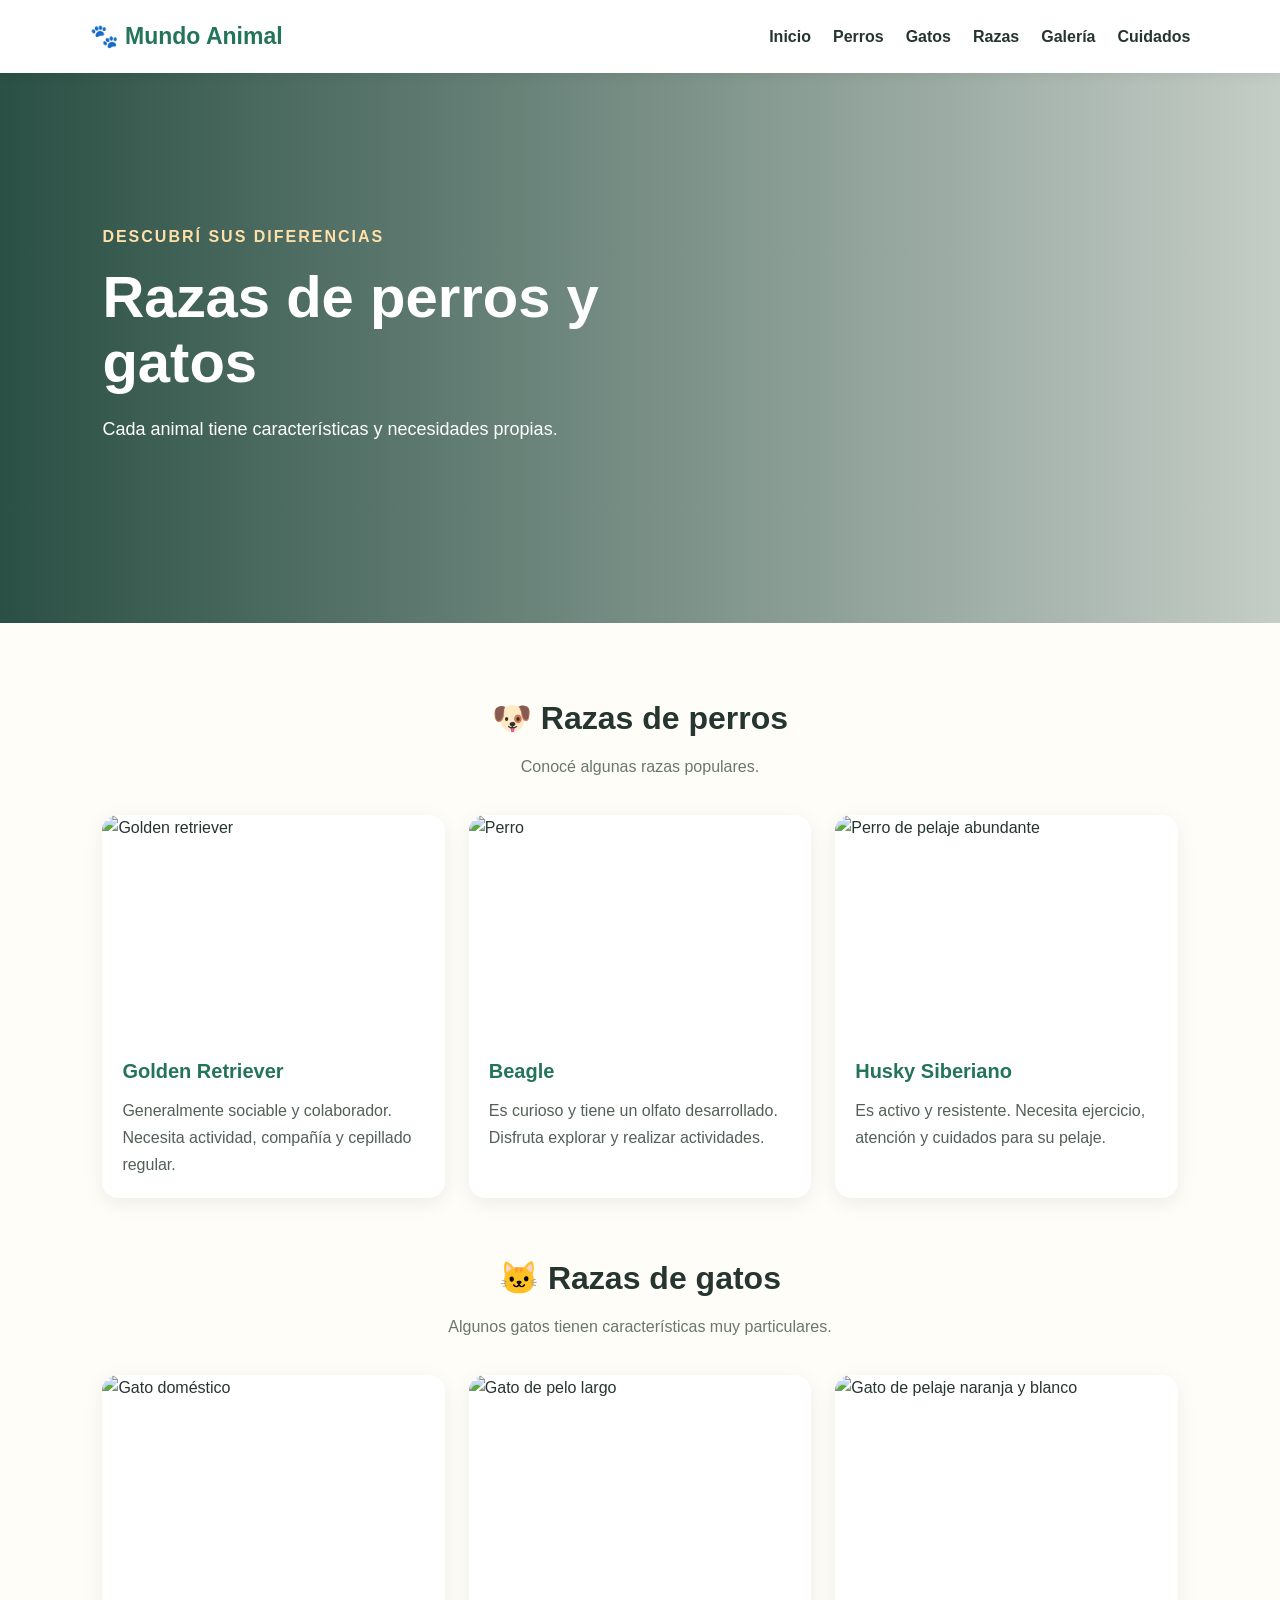
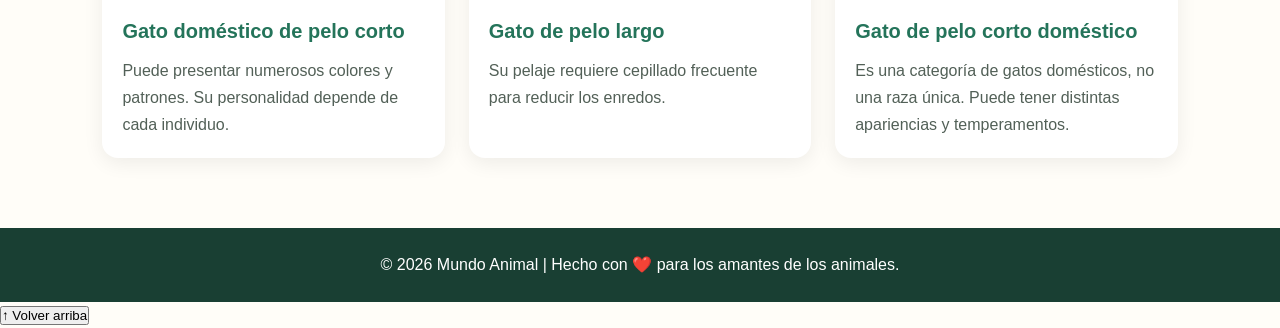
==== razas.html @ a4039dd5 "Add files via upload" ====
<!DOCTYPE html>
<html lang="es">
<head>
    <meta charset="UTF-8">
    <meta name="viewport" content="width=device-width, initial-scale=1.0">
    <title>Razas | Mundo Animal</title>
    <link rel="stylesheet" href="style.css">
</head>
<body>
<header>
    <a href="index.html" class="logo">🐾 Mundo Animal</a>
    <nav>
        <a href="index.html">Inicio</a>
        <a href="perros.html">Perros</a>
        <a href="gatos.html">Gatos</a>
        <a href="razas.html">Razas</a>
        <a href="galeria.html">Galería</a>
        <a href="cuidados.html">Cuidados</a>
    </nav>
</header>

<section class="hero">
    <div class="hero-content">
        <p class="etiqueta">DESCUBRÍ SUS DIFERENCIAS</p>
        <h1>Razas de perros y gatos</h1>
        <p>Cada animal tiene características y necesidades propias.</p>
    </div>
</section>

<section class="razas">
    <h2>🐶 Razas de perros</h2>
    <p class="subtitulo">Conocé algunas razas populares.</p>
    <div class="razas-grid">
        <article class="raza">
            <img src="https://images.unsplash.com/photo-1552053831-71594a27632d?auto=format&fit=crop&w=700&q=80" alt="Golden retriever">
            <div class="raza-info">
                <h4>Golden Retriever</h4>
                <p>Generalmente sociable y colaborador. Necesita actividad, compañía y cepillado regular.</p>
            </div>
        </article>
        <article class="raza">
            <img src="https://images.unsplash.com/photo-1551717743-49959800b1f6?auto=format&fit=crop&w=700&q=80" alt="Perro">
            <div class="raza-info">
                <h4>Beagle</h4>
                <p>Es curioso y tiene un olfato desarrollado. Disfruta explorar y realizar actividades.</p>
            </div>
        </article>
        <article class="raza">
            <img src="https://images.unsplash.com/photo-1561037404-61cd46aa615b?auto=format&fit=crop&w=700&q=80" alt="Perro de pelaje abundante">
            <div class="raza-info">
                <h4>Husky Siberiano</h4>
                <p>Es activo y resistente. Necesita ejercicio, atención y cuidados para su pelaje.</p>
            </div>
        </article>
    </div>

    <h2 style="margin-top:55px">🐱 Razas de gatos</h2>
    <p class="subtitulo">Algunos gatos tienen características muy particulares.</p>
    <div class="razas-grid">
        <article class="raza">
            <img src="https://images.unsplash.com/photo-1514888286974-6c03e2ca1dba?auto=format&fit=crop&w=700&q=80" alt="Gato doméstico">
            <div class="raza-info">
                <h4>Gato doméstico de pelo corto</h4>
                <p>Puede presentar numerosos colores y patrones. Su personalidad depende de cada individuo.</p>
            </div>
        </article>
        <article class="raza">
            <img src="https://images.unsplash.com/photo-1495360010541-f48722b34f7d?auto=format&fit=crop&w=700&q=80" alt="Gato de pelo largo">
            <div class="raza-info">
                <h4>Gato de pelo largo</h4>
                <p>Su pelaje requiere cepillado frecuente para reducir los enredos.</p>
            </div>
        </article>
        <article class="raza">
            <img src="https://images.unsplash.com/photo-1573865526739-10659fec78a5?auto=format&fit=crop&w=700&q=80" alt="Gato de pelaje naranja y blanco">
            <div class="raza-info">
                <h4>Gato de pelo corto doméstico</h4>
                <p>Es una categoría de gatos domésticos, no una raza única. Puede tener distintas apariencias y temperamentos.</p>
            </div>
        </article>
    </div>
</section>

<footer>
    <p>© 2026 Mundo Animal | Hecho con ❤️ para los amantes de los animales.</p>
</footer>

<div class="visor-fotos" id="visorFotos" aria-hidden="true">
    <button class="cerrar-visor" id="cerrarVisor" aria-label="Cerrar fotografía">&times;</button>
    <button class="foto-anterior" id="fotoAnterior" aria-label="Fotografía anterior">&#10094;</button>
    <figure><img id="fotoAmpliada" src="" alt=""><figcaption id="descripcionFoto"></figcaption></figure>
    <button class="foto-siguiente" id="fotoSiguiente" aria-label="Fotografía siguiente">&#10095;</button>
</div>
<script src="script.js"></script>
</body>
</html>
---- style.css ----
* {
    margin: 0;
    padding: 0;
    box-sizing: border-box;
}

html {
    scroll-behavior: smooth;
    scroll-padding-top: 85px;
}

body {
    font-family: Arial, sans-serif;
    color: #26352f;
    background: #fffdf8;
    line-height: 1.6;
}

header {
    background: #ffffff;
    padding: 18px 7%;
    display: flex;
    justify-content: space-between;
    align-items: center;
    gap: 20px;
    flex-wrap: wrap;
    position: sticky;
    top: 0;
    z-index: 10;
    box-shadow: 0 2px 12px #00000010;
}

.logo {
    color: #24745a;
    font-size: 23px;
    font-weight: bold;
    text-decoration: none;
}

nav {
    display: flex;
    gap: 22px;
    flex-wrap: wrap;
}

nav a {
    color: #26352f;
    text-decoration: none;
    font-weight: bold;
}

nav a:hover {
    color: #e58c56;
}

.hero {
    min-height: 480px;
    padding: 80px 8%;
    display: flex;
    align-items: center;
    background:
        linear-gradient(90deg, #153e32e8, #153e3240),
        url("https://images.unsplash.com/photo-1450778869180-41d0601e046e?auto=format&fit=crop&w=1600&q=85")
        center/cover;
    color: white;
}

.hero-content {
    max-width: 620px;
}

.etiqueta {
    color: #ffe0a8;
    font-weight: bold;
    letter-spacing: 2px;
    margin-bottom: 15px;
}

.hero h1 {
    font-size: clamp(36px, 5vw, 58px);
    line-height: 1.12;
    margin-bottom: 20px;
}

.hero-content > p:not(.etiqueta) {
    font-size: 18px;
    margin-bottom: 28px;
}

.boton {
    display: inline-block;
    background: #f2b36d;
    color: #26352f;
    padding: 13px 25px;
    border-radius: 30px;
    font-weight: bold;
    text-decoration: none;
    transition: 0.2s;
}

.boton:hover {
    background: #ffd29c;
    transform: translateY(-2px);
}

.mascotas,
.cuidados {
    padding: 70px 8%;
    text-align: center;
}

.mascotas h2,
.cuidados h2,
.mensaje h2 {
    font-size: 32px;
    margin-bottom: 10px;
}

.subtitulo {
    color: #68766f;
    margin-bottom: 35px;
}

.tarjetas {
    display: grid;
    grid-template-columns: repeat(2, minmax(0, 1fr));
    gap: 28px;
    text-align: left;
}

.tarjeta {
    background: white;
    border-radius: 18px;
    overflow: hidden;
    box-shadow: 0 6px 24px #0000000e;
    transition: transform 0.25s;
}

.tarjeta:hover {
    transform: translateY(-5px);
}

.tarjeta img {
    width: 100%;
    height: 260px;
    object-fit: cover;
    display: block;
}

.tarjeta-contenido {
    padding: 25px;
}

.tarjeta h3 {
    color: #24745a;
    font-size: 22px;
    margin-bottom: 12px;
}

.tarjeta p {
    margin-bottom: 18px;
}

.tarjeta a {
    color: #24745a;
    font-weight: bold;
    text-decoration: none;
}

.consejos {
    display: grid;
    grid-template-columns: repeat(3, minmax(0, 1fr));
    gap: 22px;
    margin-top: 35px;
}

.consejo {
    background: #f0f5eb;
    padding: 28px 20px;
    border-radius: 16px;
}

.consejo span {
    font-size: 36px;
}

.consejo h3 {
    margin: 12px 0;
}

.mensaje {
    background: #e5f0e6;
    text-align: center;
    padding: 55px 8%;
}

footer {
    background: #193f33;
    color: white;
    text-align: center;
    padding: 24px 6%;
}

@media (max-width: 700px) {
    header {
        justify-content: center;
    }

    nav {
        justify-content: center;
        gap: 12px 18px;
    }

    .hero {
        min-height: 420px;
        padding: 55px 7%;
    }

    .tarjetas,
    .consejos {
        grid-template-columns: 1fr;
    }

    .mascotas,
    .cuidados {
        padding: 50px 6%;
    }

    .mascotas h2,
    .cuidados h2,
    .mensaje h2 {
        font-size: 27px;
    }
}
/* GALERÍA DE FOTOS */
.galeria {
padding: 70px 8%;
text-align: center;
background: #f0f5eb;
}

.galeria h2,
.razas h2 {
font-size: 32px;
margin-bottom: 10px;
}

.galeria-grid {
display: grid;
grid-template-columns: repeat(3, minmax(0, 1fr));
gap: 18px;
margin-top: 35px;
}

.galeria-grid img {
width: 100%;
height: 240px;
object-fit: cover;
border-radius: 15px;
display: block;
transition: transform 0.3s, box-shadow 0.3s;
}

.galeria-grid img:hover {
transform: scale(1.035);
box-shadow: 0 8px 22px #00000025;
}

/* SECCIÓN DE RAZAS */
.razas {
padding: 70px 8%;
text-align: center;
}

.titulo-animal {
margin: 40px 0 22px;
color: #24745a;
font-size: 25px;
}

.razas-grid {
display: grid;
grid-template-columns: repeat(3, minmax(0, 1fr));
gap: 24px;
text-align: left;
}

.raza {
background: white;
border-radius: 16px;
overflow: hidden;
box-shadow: 0 5px 20px #00000012;
transition: transform 0.25s;
}

.raza:hover {
transform: translateY(-5px);
}

.raza img {
display: block;
width: 100%;
height: 220px;
object-fit: cover;
}

.raza-info {
padding: 20px;
}

.raza-info h4 {
font-size: 20px;
color: #24745a;
margin-bottom: 10px;
}

.raza-info p {
color: #526057;
line-height: 1.7;
}

/* ADAPTACIÓN A CELULARES */

@media (max-width: 700px) {
    .galeria-grid {
        grid-template-columns: repeat(2, minmax(0, 1fr));
    }

    .razas-grid {
        grid-template-columns: 1fr;
    }

    .galeria,
    .razas {
        padding: 50px 6%;
    }

    .galeria-grid img {
        height: 180px;
    }
}

@media (max-width: 420px) {
    .galeria-grid {
        grid-template-columns: 1fr;
    }
}


/* FOTOGRAFÍAS AMPLIABLES */
.galeria-grid img,
.razas-grid img,
.tarjeta img {
    cursor: zoom-in;
}

.visor-fotos {
    position: fixed;
    inset: 0;
    background: rgba(0, 0, 0, 0.92);
    z-index: 1000;
    display: none;
    align-items: center;
    justify-content: center;
    gap: 20px;
    padding: 60px 20px;
}

.visor-fotos.activo {
    display: flex;
}

.visor-fotos figure {
    max-width: 85%;
    text-align: center;
}

.visor-fotos figure img {
    display: block;
    max-width: 100%;
    width: auto;
    max-height: 75vh;
    object-fit: contain;
    margin: auto;
    border-radius: 10px;
}

.visor-fotos figcaption {
    color: white;
    margin-top: 15px;
    font-size: 17px;
}

.visor-fotos button {
    border: none;
    color: white;
    background: rgba(255, 255, 255, 0.15);
    cursor: pointer;
    border-radius: 50%;
    width: 48px;
    height: 48px;
    font-size: 28px;
    flex-shrink: 0;
}

.visor-fotos button:hover {
    background: rgba(255, 255, 255, 0.3);
}

.visor-fotos .cerrar-visor {
    position: absolute;
    top: 18px;
    right: 22px;
    font-size: 36px;
}

@media (max-width: 600px) {
    .visor-fotos {
        gap: 8px;
        padding: 60px 8px;
    }

    .visor-fotos figure {
        max-width: calc(100% - 90px);
    }

    .visor-fotos figure img {
        max-height: 65vh;
    }
    .visor-fotos button {
        width: 38px;
        height: 38px;
        font-size: 22px;
    }
}
html,
body {
    width: 100%;
    min-height: 100%;
    margin: 0;
}

body {
    overflow-x: hidden;
}

.hero {
    width: 100%;
    min-height: 550px;
    padding: 80px 8%;
    box-sizing: border-box;
    background-size: cover;
    background-position: center;
}

.tarjetas,
.galeria-grid,
.razas-grid,
.consejos {
    width: 100%;
    box-sizing: border-box;
}

img {
    max-width: 100%;
}

.visor-fotos {
  display: none;
}

.visor-fotos.activo {
  display: flex;
  position: fixed;
  inset: 0;
  z-index: 9999;
  background: rgba(0, 0, 0, 0.9);
  align-items: center;
  justify-content: center;
}

.visor-fotos img {
  max-width: 90%;
  max-height: 85vh;
  object-fit: contain;
}

/* ANIMACIÓN DE LA PORTADA */

@keyframes aparecerDesdeAbajo {
    from {
        opacity: 0;
        transform: translateY(30px);
    }

    to {
        opacity: 1;
        transform: translateY(0);
    }
}

.hero-content .etiqueta {
    animation: aparecerDesdeAbajo 0.7s ease both;
}

.hero-content h1 {
    animation: aparecerDesdeAbajo 0.8s ease 0.15s both;
}

.hero-content > p:not(.etiqueta) {
    animation: aparecerDesdeAbajo 0.8s ease 0.3s both;
}

.hero-content .boton {
    animation: aparecerDesdeAbajo 0.8s ease 0.45s both;
}

/* MOVIMIENTO DE TARJETAS */

.tarjeta,
.consejo,
.raza {
    transition: transform 0.35s ease, box-shadow 0.35s ease;
}

.tarjeta:hover,
.consejo:hover,
.raza:hover {
    transform: translateY(-6px);
    box-shadow: 0 12px 28px #00000018;
}

/* ZOOM DE IMÁGENES */

.tarjeta img,
.raza img,
.galeria-grid img {
    transition: transform 0.4s ease;
}

.tarjeta:hover img,
.raza:hover img,
.galeria-grid img:hover {
    transform: scale(1.04);
}

/* CARRUSEL DE FOTOGRAFÍAS */

.galeria-carrusel {
    display: flex;
    align-items: center;
    gap: 12px;
    margin-top: 30px;
}

.galeria-carrusel .galeria-grid {
    display: flex;
    flex: 1;
    min-width: 0;
    gap: 18px;
    margin-top: 0;
    overflow-x: auto;
    scroll-snap-type: x mandatory;
    scroll-behavior: smooth;
    scrollbar-width: none;
}

.galeria-carrusel .galeria-grid::-webkit-scrollbar {
    display: none;
}

.galeria-carrusel .galeria-grid img {
    flex: 0 0 calc((100% - 36px) / 3);
    min-width: 0;
    scroll-snap-align: start;
}

.flecha-carrusel {
    flex-shrink: 0;
    width: 42px;
    height: 42px;
    border: none;
    border-radius: 50%;
    background: #24745a;
    color: white;
    font-size: 18px;
    cursor: pointer;
}

.flecha-carrusel:hover {
    background: #193f33;
}

@media (max-width: 700px) {
    .galeria-carrusel .galeria-grid img {
        flex-basis: 100%;
    }
}


/* =====================================
   ANIMACIONES DE MUNDO ANIMAL
===================================== */

/* Animación de entrada */

@keyframes aparecerDesdeAbajo {
    from {
        opacity: 0;
        transform: translateY(30px);
    }

    to {
        opacity: 1;
        transform: translateY(0);
    }
}

/* Animación del texto principal */

.hero-content .etiqueta {
    animation: aparecerDesdeAbajo 0.7s ease both;
}

.hero-content h1 {
    animation: aparecerDesdeAbajo 0.8s ease 0.15s both;
}

.hero-content > p:not(.etiqueta) {
    animation: aparecerDesdeAbajo 0.8s ease 0.3s both;
}

.hero-content .boton {
    animation: aparecerDesdeAbajo 0.8s ease 0.45s both;
}

/* Movimiento de las tarjetas */

.tarjeta,
.consejo,
.raza {
    transition:
        transform 0.35s ease,
        box-shadow 0.35s ease;
}

.tarjeta:hover,
.consejo:hover,
.raza:hover {
    transform: translateY(-6px);
    box-shadow: 0 12px 28px #00000018;
}

/* Zoom suave de las fotografías */

.tarjeta img,
.raza img,
.galeria-grid img {
    transition: transform 0.4s ease;
}

.tarjeta:hover img,
.raza:hover img,
.galeria-grid img:hover {
    transform: scale(1.04);
}

/* Movimiento suave al recorrer la página */

html {
    scroll-behavior: smooth;
}

/* Respetar la preferencia de movimiento reducido */

@media (prefers-reduced-motion: reduce) {
    *,
    *::before,
    *::after {
        animation: none !important;
        transition: none !important;
        scroll-behavior: auto !important;
    }
}


/* PRUEBA DE ANIMACIÓN */

@keyframes aparecer {
    from {
        opacity: 0;
        transform: translateY(35px);
    }

    to {
        opacity: 1;
        transform: translateY(0);
    }
}

.hero-content h1 {
    animation: aparecer 1.2s ease both;
}

.tarjeta {
    transition: transform 0.4s ease, box-shadow 0.4s ease;
}

.tarjeta:hover {
    transform: translateY(-10px);
    box-shadow: 0 12px 25px #00000030;
}


/* Animación de entrada para la galería */
@keyframes aparecerGaleria {
    from {
        opacity: 0;
        transform: translateY(25px);
    }
    to {
        opacity: 1;
        transform: translateY(0);
    }
}

.galeria-grid img {
    animation: aparecerGaleria 0.8s ease both;
}

/* Aparición escalonada de las imágenes */
.galeria-grid img:nth-child(2) {
    animation-delay: 0.15s;
}

.galeria-grid img:nth-child(3) {
    animation-delay: 0.30s;
}

.galeria-grid img:nth-child(4) {
    animation-delay: 0.45s;
}


/* CARRUSEL */
.carrusel {
    width: 100%;
    max-width: 1100px;
    margin: 40px auto;
    padding: 0 15px;
}

.carrusel-contenedor {
    position: relative;
    overflow: hidden;
    border-radius: 18px;
    aspect-ratio: 16 / 7;
    background: #e8eee8;
}

.carrusel-slide {
    position: absolute;
    inset: 0;
    opacity: 0;
    visibility: hidden;
    transition: opacity 0.7s ease;
}

.carrusel-slide.activo {
    opacity: 1;
    visibility: visible;
}

.carrusel-slide img {
    width: 100%;
    height: 100%;
    object-fit: cover;
    display: block;
}

.carrusel-texto {
    position: absolute;
    left: 0;
    right: 0;
    bottom: 0;
    padding: 25px;
    color: white;
    background: linear-gradient(transparent, #000000b8);
}

.carrusel-texto h2 {
    margin: 0 0 8px;
}

.carrusel-texto p {
    margin: 0;
}

.carrusel-flecha {
    position: absolute;
    top: 50%;
    transform: translateY(-50%);
    border: none;
    border-radius: 50%;
    width: 42px;
    height: 42px;
    cursor: pointer;
    color: white;
    background: #00000070;
    font-size: 22px;
    z-index: 2;
}

.carrusel-flecha:hover {
    background: #000000b0;
}

.carrusel-flecha.anterior {
    left: 15px;
}

.carrusel-flecha.siguiente {
    right: 15px;
}

.carrusel-puntos {
    position: absolute;
    bottom: 12px;
    left: 50%;
    transform: translateX(-50%);
    display: flex;
    gap: 8px;
    z-index: 3;
}

.carrusel-punto {
    width: 10px;
    height: 10px;
    padding: 0;
    border: 1px solid white;
    border-radius: 50%;
    background: #ffffff80;
    cursor: pointer;
}

.carrusel-punto.activo {
    background: white;
}

@media (max-width: 600px) {
    .carrusel-contenedor {
        aspect-ratio: 4 / 3;
    }

    .carrusel-texto {
        padding: 15px;
        padding-bottom: 35px;
    }

    .carrusel-texto h2 {
        font-size: 20px;
    }

    .carrusel-texto p {
        font-size: 14px;
    }
}


/* Mostrar el visor al abrir una fotografía */
.visor-fotos[aria-hidden="false"] {
    display: flex !important;
    position: fixed;
    inset: 0;
    z-index: 9999;
    align-items: center;
    justify-content: center;
}

/* Ocultar el visor al cerrarlo */
.visor-fotos[aria-hidden="true"] {
    display: none !important;
}
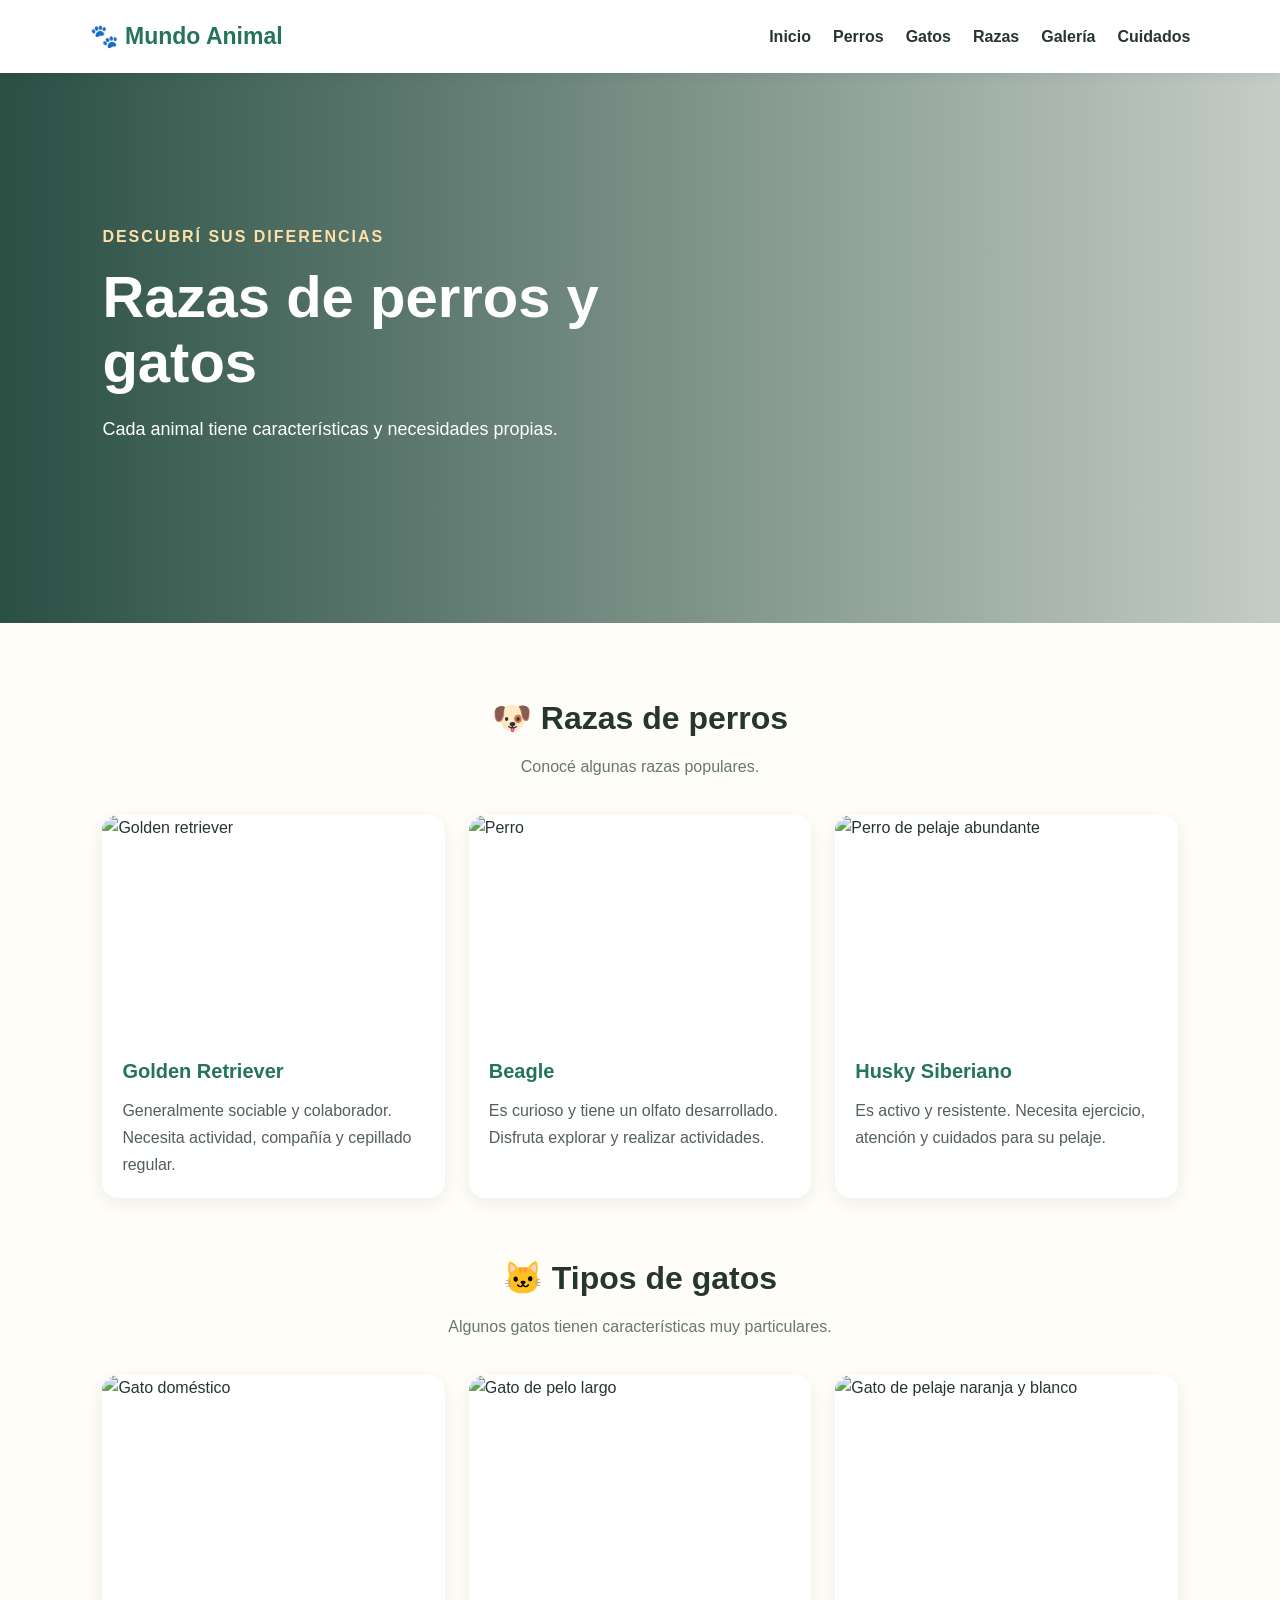
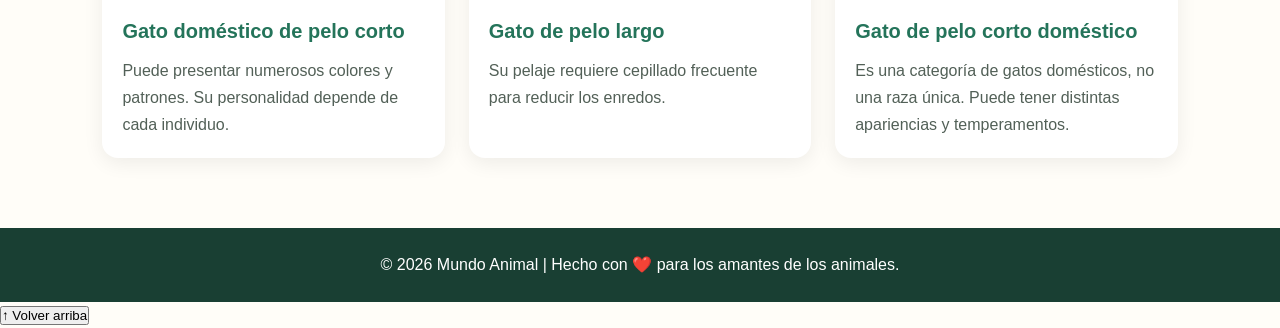
==== commit d606df24: "Update razas.html" ====
--- a/razas.html
+++ b/razas.html
@@ -55,7 +55,7 @@
         </article>
     </div>
 
-    <h2 style="margin-top:55px">🐱 Razas de gatos</h2>
+    <h2 style="margin-top:55px">🐱 Tipos de gatos</h2>
     <p class="subtitulo">Algunos gatos tienen características muy particulares.</p>
     <div class="razas-grid">
         <article class="raza">
@@ -94,4 +94,4 @@
 </div>
 <script src="script.js"></script>
 </body>
-</html>+</html>
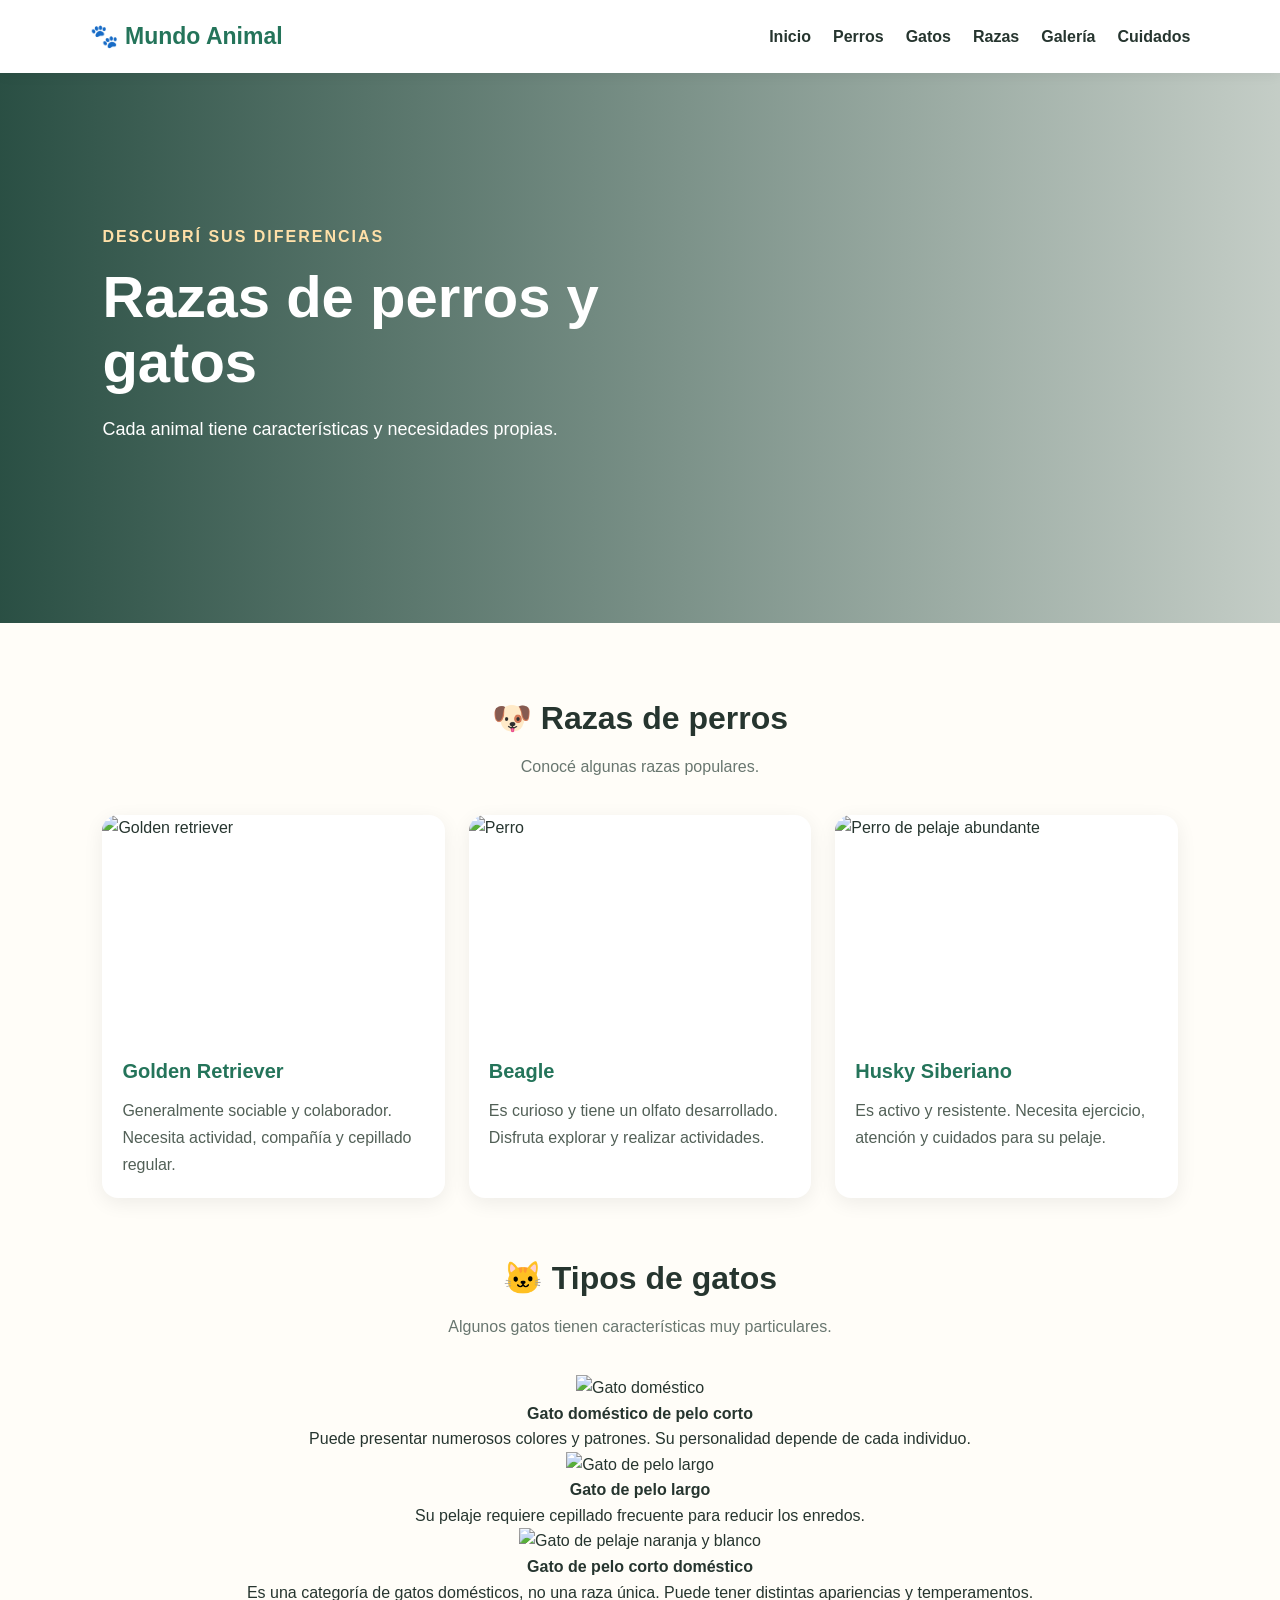
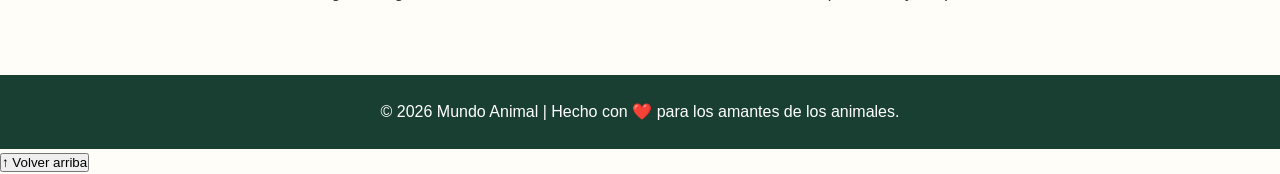
==== commit b8448135: "Update razas.html" ====
--- a/razas.html
+++ b/razas.html
@@ -57,24 +57,24 @@
 
     <h2 style="margin-top:55px">🐱 Tipos de gatos</h2>
     <p class="subtitulo">Algunos gatos tienen características muy particulares.</p>
-    <div class="razas-grid">
-        <article class="raza">
+    <div class="Tipos-grid">
+        <article class="Tipos">
             <img src="https://images.unsplash.com/photo-1514888286974-6c03e2ca1dba?auto=format&fit=crop&w=700&q=80" alt="Gato doméstico">
-            <div class="raza-info">
+            <div class="Tipos-info">
                 <h4>Gato doméstico de pelo corto</h4>
                 <p>Puede presentar numerosos colores y patrones. Su personalidad depende de cada individuo.</p>
             </div>
         </article>
-        <article class="raza">
+        <article class="Tipos">
             <img src="https://images.unsplash.com/photo-1495360010541-f48722b34f7d?auto=format&fit=crop&w=700&q=80" alt="Gato de pelo largo">
-            <div class="raza-info">
+            <div class="Tipos-info">
                 <h4>Gato de pelo largo</h4>
                 <p>Su pelaje requiere cepillado frecuente para reducir los enredos.</p>
             </div>
         </article>
-        <article class="raza">
+        <article class="Tipos">
             <img src="https://images.unsplash.com/photo-1573865526739-10659fec78a5?auto=format&fit=crop&w=700&q=80" alt="Gato de pelaje naranja y blanco">
-            <div class="raza-info">
+            <div class="Tipos-info">
                 <h4>Gato de pelo corto doméstico</h4>
                 <p>Es una categoría de gatos domésticos, no una raza única. Puede tener distintas apariencias y temperamentos.</p>
             </div>
